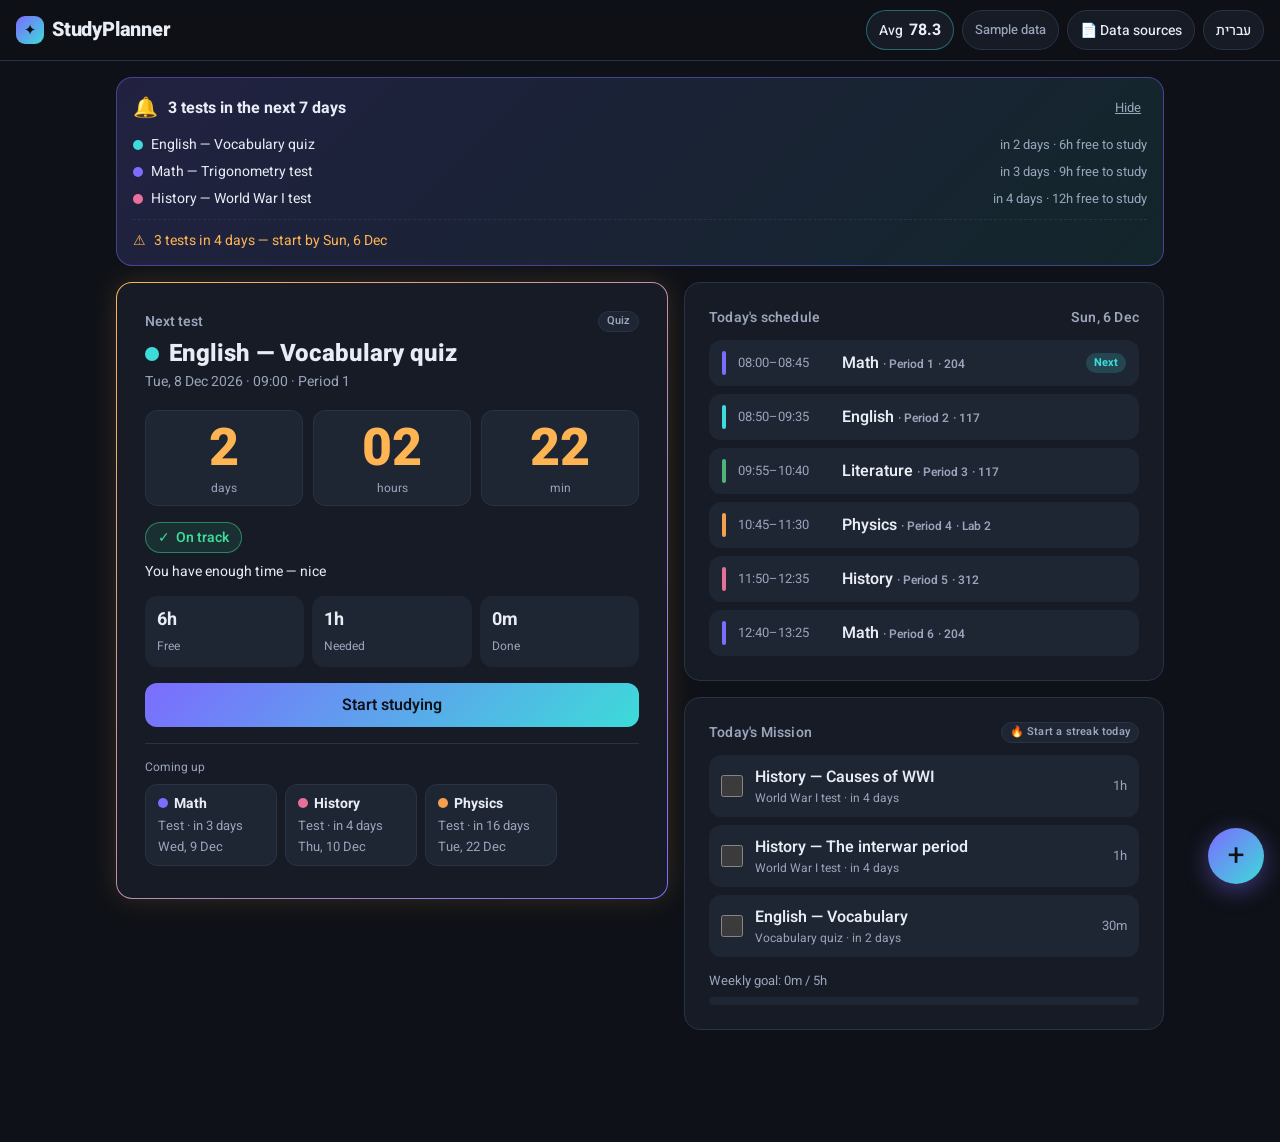
==== index.html @ dfe335d4 "Build the dashboard prototype: exam-calendar and grades-sheet import Plain HTML/CSS/JS dashboard (7-" ====
<!doctype html>
<html lang="en" dir="ltr">
<head>
  <meta charset="utf-8">
  <meta name="viewport" content="width=device-width, initial-scale=1, viewport-fit=cover">
  <meta name="color-scheme" content="dark">
  <meta name="theme-color" content="#0E1117">
  <title>StudyPlanner</title>
  <link rel="icon" href="data:image/svg+xml,%3Csvg xmlns='http://www.w3.org/2000/svg' viewBox='0 0 32 32'%3E%3Crect width='32' height='32' rx='9' fill='%237c6cff'/%3E%3Cpath d='M16 6l2.6 7.4L26 16l-7.4 2.6L16 26l-2.6-7.4L6 16l7.4-2.6z' fill='%230e1117'/%3E%3C/svg%3E">
  <link rel="preconnect" href="https://fonts.googleapis.com">
  <link rel="preconnect" href="https://fonts.gstatic.com" crossorigin>
  <link href="https://fonts.googleapis.com/css2?family=Heebo:wght@400;500;600;700;800&display=swap" rel="stylesheet">
  <link rel="stylesheet" href="css/styles.css">
</head>
<body>
  <a class="skip" id="skip" href="#main"></a>

  <header class="topbar" id="topbar"></header>

  <main id="main" class="page" tabindex="-1">
    <div id="banner"></div>
    <div class="grid">
      <section id="hero" class="col-main" aria-live="polite"></section>
      <div class="col-side">
        <section id="schedule"></section>
        <section id="mission"></section>
      </div>
    </div>
  </main>

  <button class="fab" id="fab" type="button">+</button>

  <!-- Add local test -->
  <dialog id="dlgAdd" class="dlg"></dialog>
  <!-- Focus timer -->
  <dialog id="dlgTimer" class="dlg"></dialog>
  <!-- Grades -->
  <dialog id="dlgGrades" class="dlg dlg-wide"></dialog>
  <!-- Connect sheet -->
  <dialog id="dlgSheet" class="dlg dlg-wide"></dialog>

  <div class="toast" id="toast" role="status" aria-live="polite"></div>

  <script src="js/logic.js"></script>
  <script src="js/sheets.js"></script>
  <script src="js/sample.js"></script>
  <script src="js/i18n.js"></script>
  <script src="js/app.js"></script>
</body>
</html>
---- css/styles.css ----
/* StudyPlanner — dark-mode design system (SPEC §6). Logical properties everywhere so RTL flips for free. */
:root {
  --bg: #0e1117;
  --surface: #161b26;
  --surface-2: #1e2533;
  --border: #2a3345;
  --text: #e8ecf4;
  --text-muted: #9aa5bc;
  --primary: #7c6cff;
  --primary-glow: rgba(124, 108, 255, 0.35);
  --accent: #3ddbd9;
  --ok: #3ddc97;
  --warn: #ffb454;
  --urgent: #ff6b7a;
  --radius: 16px;
  --radius-sm: 12px;
  --gutter: 16px;
  --shadow-glow: 0 0 0 1px var(--border);
  color-scheme: dark;
}

* { box-sizing: border-box; }
html { -webkit-text-size-adjust: 100%; }
body {
  margin: 0;
  background: var(--bg);
  color: var(--text);
  font-family: 'Heebo', system-ui, -apple-system, 'Segoe UI', Arial, sans-serif;
  font-size: 16px;
  line-height: 1.5;
  min-height: 100vh;
  padding-bottom: 96px;
}
button, input, select { font: inherit; color: inherit; }
button { cursor: pointer; }
h1, h2, h3, p { margin: 0; }
:focus-visible { outline: 2px solid var(--primary); outline-offset: 2px; box-shadow: 0 0 0 4px var(--primary-glow); }
bdi { unicode-bidi: isolate; }

.skip { position: absolute; inset-inline-start: -999px; top: 8px; background: var(--surface-2); padding: 8px 12px; border-radius: 8px; z-index: 50; }
.skip:focus { inset-inline-start: 8px; }

/* ---------- top bar ---------- */
.topbar {
  position: sticky; top: 0; z-index: 20;
  display: flex; align-items: center; gap: 8px; flex-wrap: wrap;
  padding: 10px var(--gutter);
  background: rgba(14, 17, 23, 0.86);
  backdrop-filter: blur(10px);
  border-block-end: 1px solid var(--border);
}
.logo { font-weight: 800; font-size: 20px; letter-spacing: -0.2px; margin-inline-end: auto; display: flex; align-items: center; gap: 8px; }
.logo i {
  width: 28px; height: 28px; border-radius: 9px; display: inline-grid; place-items: center; font-style: normal; font-size: 15px;
  background: linear-gradient(135deg, var(--primary), var(--accent)); color: #0e1117;
}
.chip {
  display: inline-flex; align-items: center; gap: 6px; min-height: 40px; padding: 4px 12px;
  border-radius: 999px; border: 1px solid var(--border); background: var(--surface); color: var(--text);
  font-size: 14px; font-weight: 500; text-decoration: none; white-space: nowrap;
}
button.chip:hover { background: var(--surface-2); }
.chip strong { font-size: 16px; font-weight: 700; font-variant-numeric: tabular-nums; }
.chip-avg { border-color: rgba(61, 219, 217, 0.4); }
.chip-status { color: var(--text-muted); font-size: 13px; }
.chip-status.err { color: var(--warn); border-color: rgba(255, 180, 84, 0.5); }
.chip-icon { min-width: 40px; justify-content: center; padding-inline: 10px; }

/* ---------- layout ---------- */
.page { padding: var(--gutter); max-width: 1080px; margin-inline: auto; outline: none; }
.grid { display: grid; gap: 16px; grid-template-columns: 1fr; }
.col-side { display: grid; gap: 16px; align-content: start; }
@media (min-width: 900px) {
  .grid { grid-template-columns: 1.15fr 1fr; align-items: start; }
}
.card {
  background: var(--surface); border: 1px solid var(--border); border-radius: var(--radius);
  padding: 16px; position: relative;
}
@media (min-width: 768px) { .card { padding: 24px; } }
.card-title { font-size: 14px; font-weight: 600; color: var(--text-muted); letter-spacing: 0.2px; margin-block-end: 12px; display: flex; justify-content: space-between; align-items: center; gap: 8px; }
.muted { color: var(--text-muted); }

/* ---------- 7-day banner ---------- */
.banner {
  border-radius: var(--radius); padding: 14px 16px; margin-block-end: 16px;
  background: linear-gradient(135deg, rgba(124, 108, 255, 0.18), rgba(61, 219, 217, 0.1));
  border: 1px solid rgba(124, 108, 255, 0.45);
}
.banner-head { display: flex; align-items: center; gap: 10px; }
.banner-head h2 { font-size: 16px; font-weight: 700; flex: 1; }
.banner-head .ico { font-size: 20px; }
.banner button.link { background: none; border: 0; color: var(--text-muted); font-size: 13px; text-decoration: underline; padding: 6px; min-height: 32px; }
.banner ul { list-style: none; margin: 10px 0 0; padding: 0; display: grid; gap: 6px; }
.banner li { display: flex; align-items: center; gap: 8px; font-size: 14px; }
.banner .cluster { margin-block-start: 10px; padding-block-start: 10px; border-block-start: 1px dashed var(--border); font-size: 14px; color: var(--warn); display: flex; gap: 8px; }
.dot { width: 10px; height: 10px; border-radius: 50%; flex: none; }
.banner .when { margin-inline-start: auto; color: var(--text-muted); white-space: nowrap; font-size: 13px; }
.banner.collapsed ul, .banner.collapsed .cluster { display: none; }

/* ---------- hero ---------- */
.hero { padding: 20px 16px; border: 1px solid transparent; background:
  linear-gradient(var(--surface), var(--surface)) padding-box,
  linear-gradient(135deg, var(--primary), var(--accent)) border-box; }
@media (min-width: 768px) { .hero { padding: 28px; } }
.hero[data-level='urgent'] { background: linear-gradient(var(--surface), var(--surface)) padding-box, linear-gradient(135deg, var(--urgent), var(--warn)) border-box; box-shadow: 0 0 32px rgba(255, 107, 122, 0.22); }
.hero[data-level='soon'] { background: linear-gradient(var(--surface), var(--surface)) padding-box, linear-gradient(135deg, var(--warn), var(--primary)) border-box; box-shadow: 0 0 28px rgba(255, 180, 84, 0.16); }
.hero[data-level='far'] { background: linear-gradient(var(--surface), var(--surface)) padding-box, linear-gradient(135deg, var(--accent), var(--primary)) border-box; }
.hero-top { display: flex; align-items: center; gap: 8px; color: var(--text-muted); font-size: 14px; font-weight: 600; }
.hero-subject { display: flex; align-items: center; gap: 10px; margin-block: 8px 2px; }
.hero-subject h2 { font-size: 24px; font-weight: 800; line-height: 1.2; }
.hero-meta { color: var(--text-muted); font-size: 14px; }
.cd { display: flex; gap: 10px; margin-block: 18px 16px; }
.cd-box { flex: 1; text-align: center; background: var(--surface-2); border-radius: var(--radius-sm); padding: 12px 6px 8px; border: 1px solid var(--border); }
.cd-num { font-size: 40px; font-weight: 800; line-height: 1; font-variant-numeric: tabular-nums; }
@media (min-width: 768px) { .cd-num { font-size: 52px; } }
.cd-lbl { font-size: 12px; color: var(--text-muted); margin-block-start: 4px; }
.hero[data-level='urgent'] .cd-num { color: var(--urgent); }
.hero[data-level='soon'] .cd-num { color: var(--warn); }
.hero[data-level='mid'] .cd-num { color: var(--text); }
.hero[data-level='far'] .cd-num { color: var(--accent); }
@media (prefers-reduced-motion: no-preference) {
  .hero[data-level='urgent'] { animation: pulse 2.6s ease-in-out infinite; }
  @keyframes pulse { 50% { box-shadow: 0 0 44px rgba(255, 107, 122, 0.34); } }
}

.badge {
  display: inline-flex; align-items: center; gap: 6px; padding: 4px 12px; border-radius: 999px;
  font-size: 14px; font-weight: 600; border: 1px solid;
}
.badge.ontrack { color: var(--ok); border-color: rgba(61, 220, 151, 0.5); background: rgba(61, 220, 151, 0.1); }
.badge.tight { color: var(--warn); border-color: rgba(255, 180, 84, 0.5); background: rgba(255, 180, 84, 0.08); }
.badge.boost { color: #1b1305; border-color: var(--warn); background: var(--warn); }
.hint { margin-block-start: 8px; font-size: 14px; color: var(--text); }
.stats { display: grid; grid-template-columns: repeat(3, 1fr); gap: 8px; margin-block: 14px 16px; }
.stat { background: var(--surface-2); border-radius: var(--radius-sm); padding: 10px 12px; }
.stat b { display: block; font-size: 18px; font-variant-numeric: tabular-nums; }
.stat span { font-size: 12px; color: var(--text-muted); }

.btn {
  min-height: 44px; padding: 8px 18px; border-radius: var(--radius-sm); border: 1px solid var(--border);
  background: var(--surface-2); font-weight: 600;
}
.btn:hover { background: #262e40; }
.btn-primary { border: 0; color: #0e1117; background: linear-gradient(135deg, var(--primary), var(--accent)); }
.btn-primary:hover { filter: brightness(1.08); background: linear-gradient(135deg, var(--primary), var(--accent)); }
.btn-block { width: 100%; }
.btn-danger { color: var(--urgent); }

.later { margin-block-start: 16px; padding-block-start: 14px; border-block-start: 1px solid var(--border); }
.later-title { font-size: 12px; color: var(--text-muted); margin-block-end: 8px; }
.later-row { display: flex; gap: 8px; overflow-x: auto; padding-block-end: 4px; scrollbar-width: thin; }
.later-chip { flex: none; display: flex; flex-direction: column; gap: 2px; padding: 8px 12px; min-width: 132px; border-radius: var(--radius-sm); background: var(--surface-2); border: 1px solid var(--border); font-size: 13px; }
.later-chip b { font-size: 14px; display: flex; align-items: center; gap: 6px; }
.later-chip span { color: var(--text-muted); }

.tag { font-size: 11px; font-weight: 600; padding: 1px 8px; border-radius: 999px; background: var(--surface-2); border: 1px solid var(--border); color: var(--text-muted); }

/* ---------- schedule ---------- */
.lessons { list-style: none; margin: 0; padding: 0; display: grid; gap: 8px; }
.lesson { display: flex; align-items: center; gap: 12px; padding: 10px 12px; border-radius: var(--radius-sm); background: var(--surface-2); border: 1px solid transparent; }
.lesson .bar { width: 4px; align-self: stretch; border-radius: 4px; flex: none; }
.lesson .time { font-size: 13px; color: var(--text-muted); font-variant-numeric: tabular-nums; min-width: 92px; direction: ltr; text-align: start; }
[dir='rtl'] .lesson .time { text-align: end; }
.lesson .name { font-weight: 600; flex: 1; }
.lesson .room { font-size: 12px; color: var(--text-muted); }
.lesson.current { border-color: var(--primary); box-shadow: 0 0 0 3px var(--primary-glow); }
.lesson.past { opacity: 0.5; }
.pill { font-size: 11px; font-weight: 700; padding: 2px 8px; border-radius: 999px; }
.pill.now { background: var(--primary); color: #0e1117; }
.pill.next { background: rgba(61, 219, 217, 0.18); color: var(--accent); }
.pill.test { background: rgba(255, 180, 84, 0.18); color: var(--warn); }
.empty { text-align: center; padding: 8px 0; color: var(--text-muted); font-size: 14px; }
.empty b { display: block; color: var(--text); font-size: 16px; margin-block-end: 2px; }

/* ---------- mission ---------- */
.mission-meta { display: flex; gap: 8px; flex-wrap: wrap; margin-block-end: 12px; }
.tasks { list-style: none; margin: 0; padding: 0; display: grid; gap: 8px; }
.task { display: flex; align-items: center; gap: 12px; padding: 10px 12px; border-radius: var(--radius-sm); background: var(--surface-2); min-height: 56px; }
.task input { width: 22px; height: 22px; accent-color: var(--ok); flex: none; margin: 0; }
.task label { flex: 1; cursor: pointer; display: grid; }
.task .t-name { font-weight: 600; }
.task .t-sub { font-size: 12px; color: var(--text-muted); }
.task .t-min { font-size: 13px; color: var(--text-muted); font-variant-numeric: tabular-nums; white-space: nowrap; }
.task.done .t-name { text-decoration: line-through; color: var(--text-muted); }
.progress { height: 8px; border-radius: 999px; background: var(--surface-2); overflow: hidden; margin-block-start: 6px; }
.progress > i { display: block; height: 100%; background: linear-gradient(90deg, var(--primary), var(--accent)); border-radius: inherit; transition: width 0.25s ease-out; }

/* ---------- FAB ---------- */
.fab {
  position: fixed; inset-inline-end: 16px; bottom: calc(16px + env(safe-area-inset-bottom)); z-index: 30;
  width: 56px; height: 56px; border-radius: 50%; border: 0; font-size: 30px; line-height: 1; color: #0e1117;
  background: linear-gradient(135deg, var(--primary), var(--accent)); box-shadow: 0 6px 24px rgba(124, 108, 255, 0.45);
}
.fab:hover { filter: brightness(1.08); }

/* ---------- dialogs ---------- */
.dlg { border: 1px solid var(--border); border-radius: 20px; background: var(--surface); color: var(--text); padding: 0; width: min(440px, calc(100vw - 32px)); max-height: calc(100vh - 32px); }
.dlg-wide { width: min(620px, calc(100vw - 32px)); }
.dlg::backdrop { background: rgba(5, 7, 11, 0.7); backdrop-filter: blur(3px); }
.dlg-body { padding: 20px; display: grid; gap: 14px; }
.dlg h2 { font-size: 20px; font-weight: 800; }
.field { display: grid; gap: 4px; }
.field label { font-size: 13px; color: var(--text-muted); }
.field input, .field select {
  min-height: 44px; padding: 8px 12px; border-radius: var(--radius-sm); border: 1px solid var(--border);
  background: var(--surface-2); width: 100%;
}
.field input[type='date'], .field input[type='time'] { color-scheme: dark; }
.row { display: flex; gap: 8px; flex-wrap: wrap; }
.row > * { flex: 1; }
.actions { display: flex; gap: 8px; justify-content: flex-end; flex-wrap: wrap; }
.note { font-size: 13px; color: var(--text-muted); }
.warn-box { font-size: 13px; padding: 10px 12px; border-radius: var(--radius-sm); border: 1px solid rgba(255, 180, 84, 0.5); background: rgba(255, 180, 84, 0.08); color: var(--warn); }
.err-box { font-size: 14px; padding: 10px 12px; border-radius: var(--radius-sm); border: 1px solid rgba(255, 107, 122, 0.5); background: rgba(255, 107, 122, 0.08); }
.issues { margin: 0; padding-inline-start: 18px; font-size: 13px; color: var(--text-muted); max-height: 160px; overflow: auto; }

.timer-face { font-size: 64px; font-weight: 800; text-align: center; font-variant-numeric: tabular-nums; direction: ltr; line-height: 1.1; padding-block: 8px; }

.g-overall { display: flex; align-items: baseline; gap: 10px; }
.g-overall b { font-size: 48px; font-weight: 800; line-height: 1; color: var(--accent); font-variant-numeric: tabular-nums; }
.g-list { list-style: none; margin: 0; padding: 0; display: grid; gap: 8px; }
.g-row { display: grid; grid-template-columns: 8px 1fr auto; gap: 12px; align-items: center; padding: 10px 12px; border-radius: var(--radius-sm); background: var(--surface-2); }
.g-row .bar { width: 8px; height: 100%; min-height: 36px; border-radius: 4px; }
.g-row .g-name { font-weight: 600; }
.g-row .g-sub { font-size: 12px; color: var(--text-muted); display: flex; gap: 8px; flex-wrap: wrap; align-items: center; }
.g-avg { font-size: 22px; font-weight: 800; font-variant-numeric: tabular-nums; }
.trend { font-weight: 600; }
.trend.rising { color: var(--ok); }
.trend.falling { color: var(--warn); }

.toast {
  position: fixed; inset-inline: 16px; bottom: 88px; margin-inline: auto; width: fit-content; max-width: calc(100vw - 32px);
  background: var(--surface-2); border: 1px solid var(--border); padding: 10px 16px; border-radius: 999px; font-size: 14px;
  opacity: 0; transform: translateY(8px); pointer-events: none; transition: opacity 0.2s, transform 0.2s; z-index: 60;
}
.toast.show { opacity: 1; transform: none; }

@media (prefers-reduced-motion: reduce) {
  * { animation: none !important; transition: none !important; }
}

/* ---------- data sources dialog ---------- */
.src { display: grid; gap: 10px; padding-block: 14px; border-block-start: 1px solid var(--border); }
.src:first-of-type { border-block-start: 0; padding-block-start: 0; }
.src h3 { font-size: 16px; font-weight: 700; }
.ok-box { font-size: 14px; padding: 10px 12px; border-radius: var(--radius-sm); border: 1px solid rgba(61, 220, 151, 0.5); background: rgba(61, 220, 151, 0.08); color: var(--ok); }
.chip-status { white-space: normal; text-align: center; line-height: 1.25; max-width: 100%; }
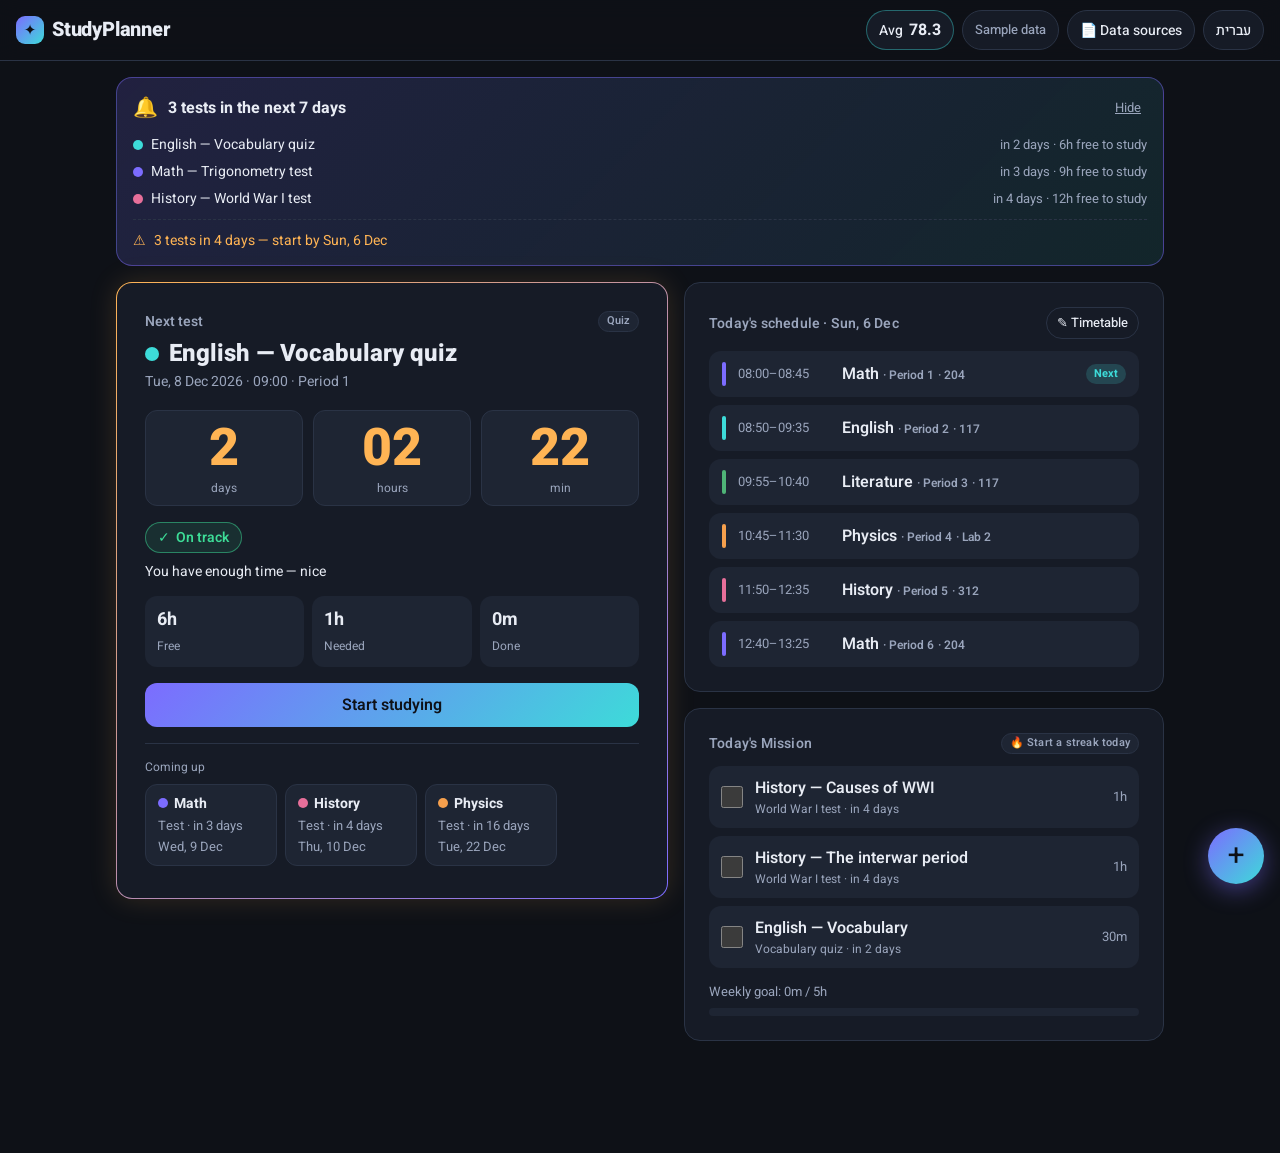
==== commit 70cb193f: "Add manual grade entry (no weight) and manual timetable Co-Authored-By: Claude Sonnet 5 <noreply@ant" ====
--- a/index.html
+++ b/index.html
@@ -32,6 +32,8 @@
 
   <!-- Add local test -->
   <dialog id="dlgAdd" class="dlg"></dialog>
+  <!-- Timetable (manual lessons) -->
+  <dialog id="dlgTimetable" class="dlg dlg-wide"></dialog>
   <!-- Focus timer -->
   <dialog id="dlgTimer" class="dlg"></dialog>
   <!-- Grades -->
--- a/css/styles.css
+++ b/css/styles.css
@@ -246,3 +246,15 @@
 .src h3 { font-size: 16px; font-weight: 700; }
 .ok-box { font-size: 14px; padding: 10px 12px; border-radius: var(--radius-sm); border: 1px solid rgba(61, 220, 151, 0.5); background: rgba(61, 220, 151, 0.08); color: var(--ok); }
 .chip-status { white-space: normal; text-align: center; line-height: 1.25; max-width: 100%; }
+
+/* ---------- manual entry ---------- */
+.daychips { display: flex; gap: 6px; flex-wrap: wrap; }
+.daychip { position: relative; }
+.daychip input { position: absolute; opacity: 0; inset: 0; margin: 0; cursor: pointer; }
+.daychip span {
+  display: inline-grid; place-items: center; min-width: 44px; min-height: 40px; padding: 0 10px; border-radius: 999px;
+  border: 1px solid var(--border); background: var(--surface-2); font-size: 14px; font-weight: 600;
+}
+.daychip input:checked + span { background: var(--primary); border-color: var(--primary); color: #0e1117; }
+.daychip input:focus-visible + span { outline: 2px solid var(--primary); outline-offset: 2px; box-shadow: 0 0 0 4px var(--primary-glow); }
+.card-title .chip { flex: none; }
